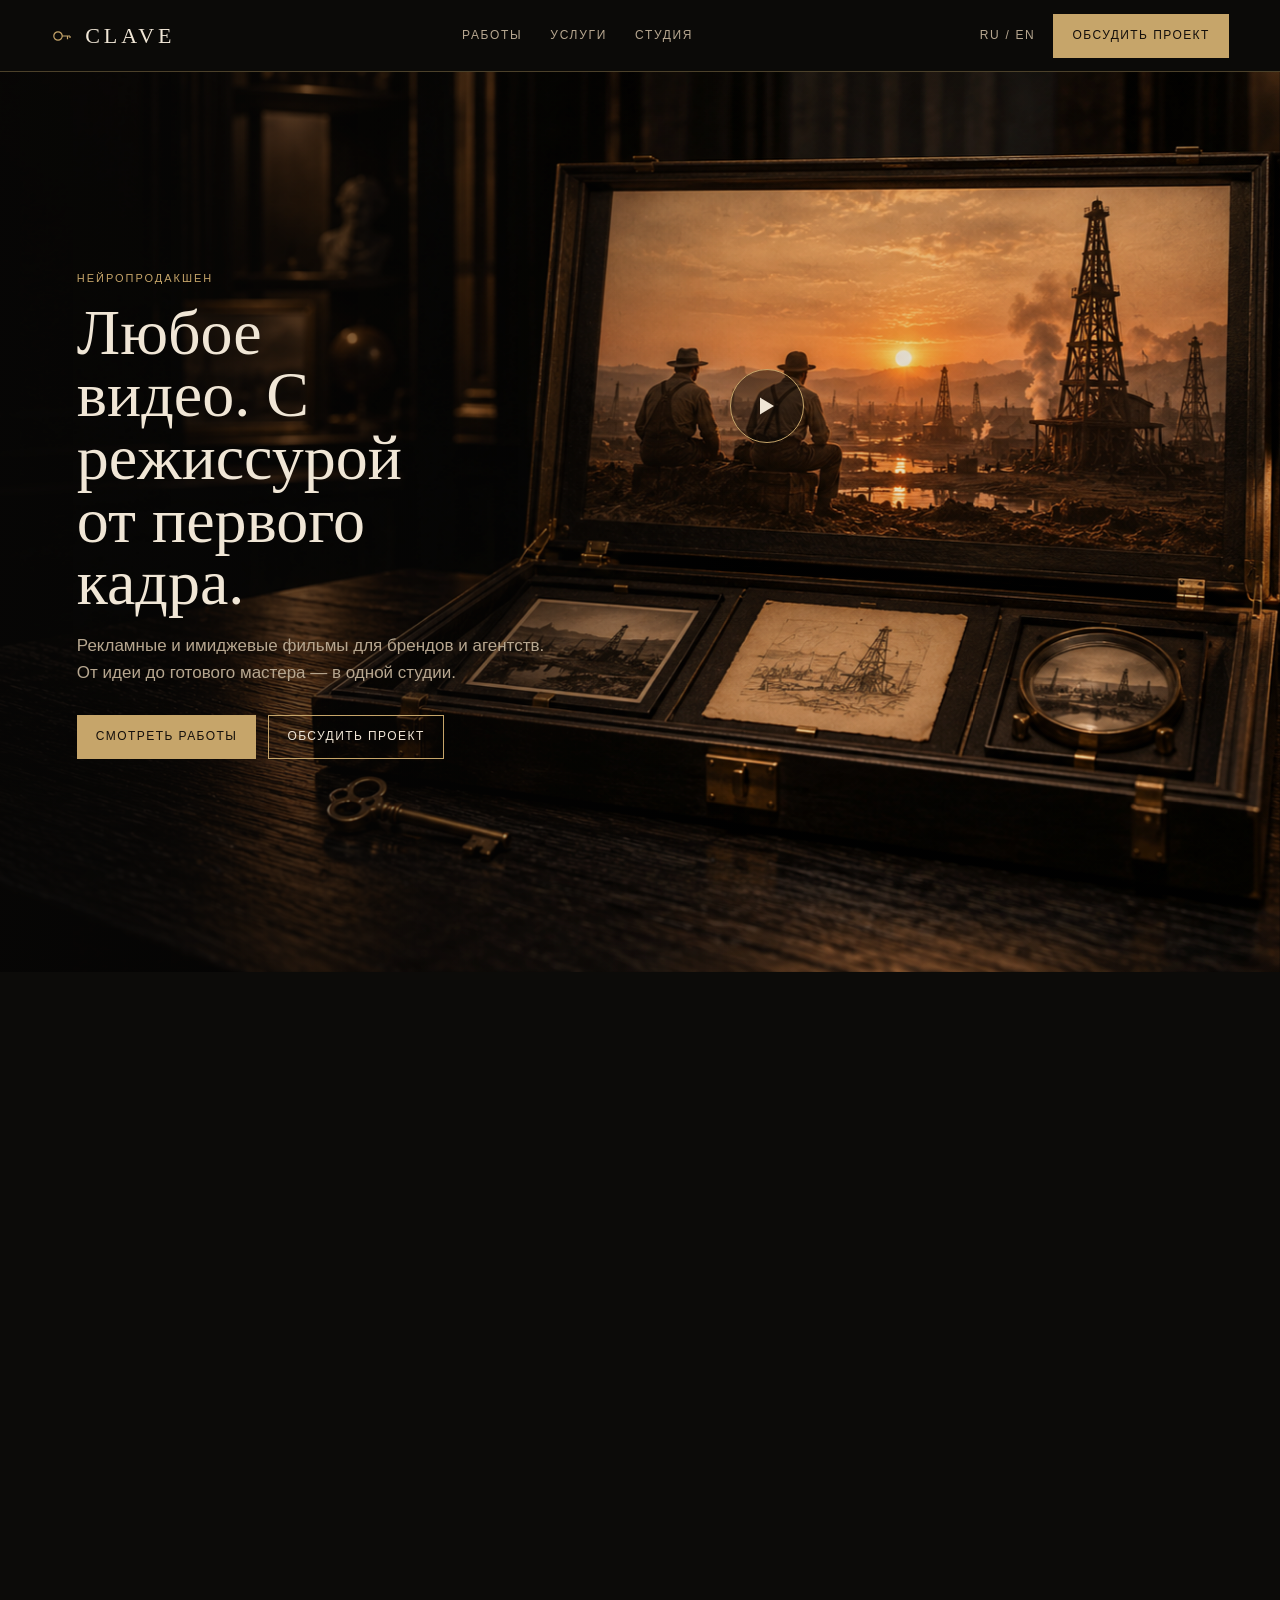
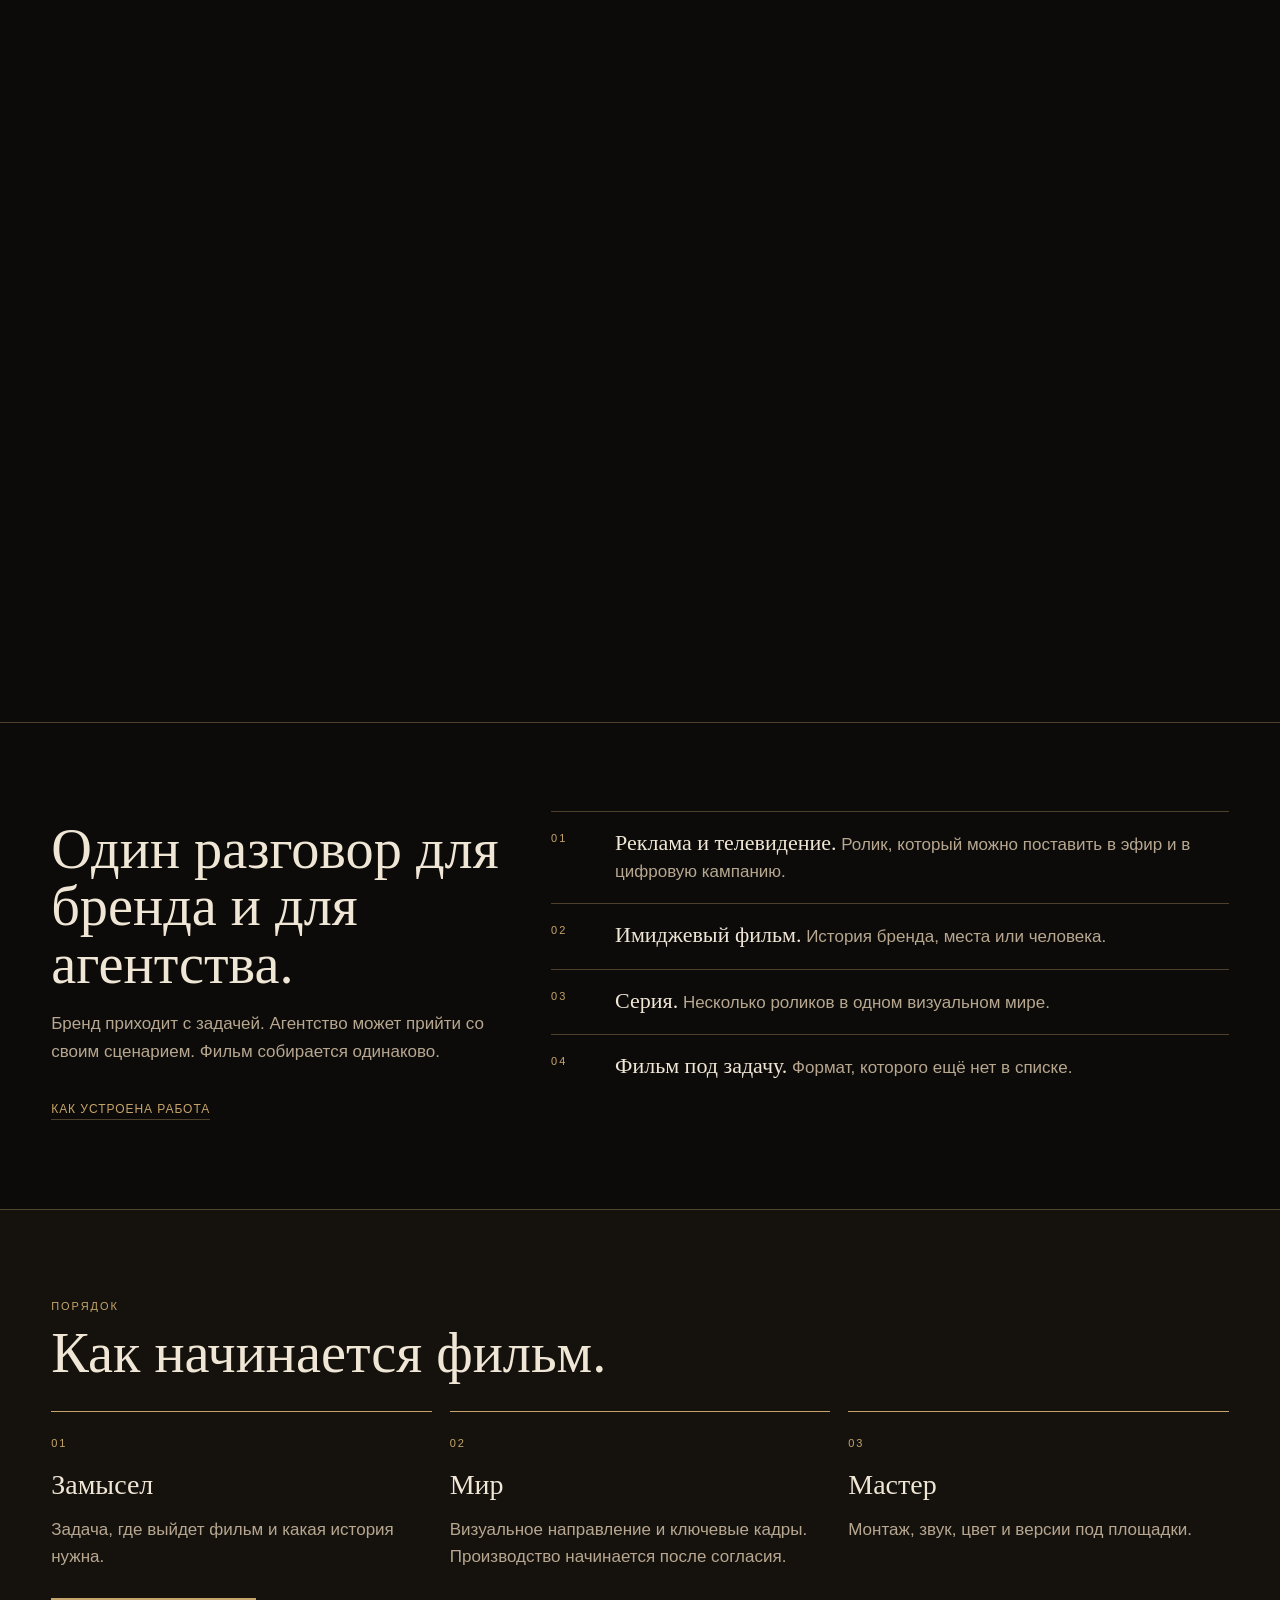
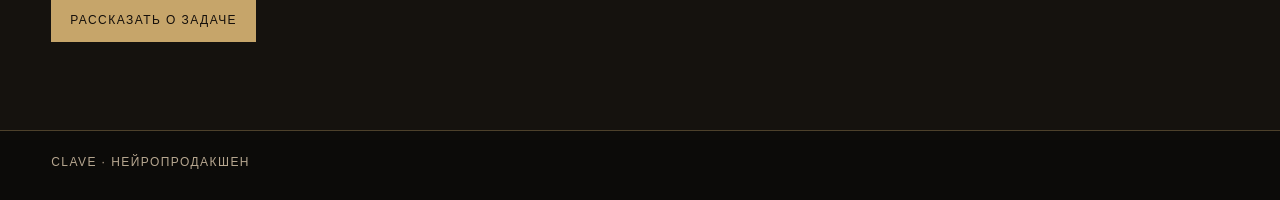
==== site/index.html @ cc7c15e1 "Replace the impro bot with the Clave site. The old bot files are removed from the current tree so th" ====
<!doctype html>
<html lang="ru">
<head>
<meta charset="utf-8">
<meta name="viewport" content="width=device-width, initial-scale=1">
<title>Clave</title>
<link rel="stylesheet" href="css/site.css">
</head>
<body>
<header class="top">
  <a class="brand" href="index.html" aria-label="Clave">
    <svg width="22" height="22" viewBox="0 0 22 22" aria-hidden="true"><circle cx="7" cy="11" r="4.2" fill="none" stroke="#c6a56a" stroke-width="1.2"/><path d="M11 11h8M16.5 11v3.2M19 11v2" fill="none" stroke="#c6a56a" stroke-width="1.2"/></svg>
    CLAVE
  </a>
  <nav class="nav">
    <a href="work.html" data-ru="Работы" data-en="Work">Работы</a>
    <a href="services.html" data-ru="Услуги" data-en="Services">Услуги</a>
    <a href="studio.html" data-ru="Студия" data-en="Studio">Студия</a>
  </nav>
  <div class="right">
    <button class="lang" id="lang" type="button">RU / EN</button>
    <a class="solid" href="contact.html" data-ru="Обсудить проект" data-en="Start a project">Обсудить проект</a>
  </div>
</header>

<main>
  <div class="journey" id="journey">
    <div class="journey-sticky">
      <div class="stage">
        <div class="turn">
          <img class="turn-hero" src="media/hero.png" alt="Открытый чёрный футляр. В крышке кадр фильма.">
          <img class="turn-hall" src="media/hall-render.png" alt="">
        </div>
      </div>
      <div class="hero-shade"></div>
      <div class="hero-copy">
        <div class="kicker" data-ru="Нейропродакшен" data-en="AI film production">Нейропродакшен</div>
        <h1 data-ru="Любое видео. С режиссурой от первого кадра." data-en="Any film. Directed from the first frame.">Любое видео. С режиссурой от первого кадра.</h1>
        <p data-ru="Рекламные и имиджевые фильмы для брендов и агентств. От идеи до готового мастера — в одной студии." data-en="Commercials and brand films for brands and agencies. From the idea to the finished master, in one studio.">Рекламные и имиджевые фильмы для брендов и агентств. От идеи до готового мастера — в одной студии.</p>
        <div class="actions">
          <a class="solid" href="work.html" data-ru="Смотреть работы" data-en="View the work">Смотреть работы</a>
          <a class="outline" href="contact.html" data-ru="Обсудить проект" data-en="Start a project">Обсудить проект</a>
        </div>
      </div>
      <button class="play" type="button" data-play aria-label="Смотреть кадр">
        <svg width="18" height="20" viewBox="0 0 18 20" aria-hidden="true"><path d="M2 1.5v17l14-8.5L2 1.5z" fill="currentColor"/></svg>
      </button>
      <div class="hall" id="gallery">
        <div class="hall-intro">
          <div class="kicker" data-ru="Избранное" data-en="Selected">Избранное</div>
          <h2 data-ru="Три мира. Одна рама." data-en="Three worlds. One frame.">Три мира. Одна рама.</h2>
          <p class="note" data-ru="Три фильма в одном зале. Нажмите раму, чтобы открыть мир." data-en="Three films in one hall. Choose a frame to enter its world.">Три фильма в одном зале. Нажмите раму, чтобы открыть мир.</p>
        </div>
        <a class="hall-hit hit-a" href="veil.html"><span>Veil</span></a>
        <a class="hall-hit hit-b" href="night-road.html"><span>Night Road</span></a>
        <a class="hall-hit hit-c" href="above-the-clouds.html"><span>Above the Clouds</span></a>
      </div>
    </div>
  </div>

  <section class="section">
    <div class="split">
      <div>
        <h2 data-ru="Один разговор для бренда и для агентства." data-en="One conversation, for a brand or an agency.">Один разговор для бренда и для агентства.</h2>
        <p class="lede" data-ru="Бренд приходит с задачей. Агентство может прийти со своим сценарием. Фильм собирается одинаково." data-en="A brand arrives with a task. An agency may arrive with its own script. The film is made the same way.">Бренд приходит с задачей. Агентство может прийти со своим сценарием. Фильм собирается одинаково.</p>
        <a class="text-link" href="services.html" data-ru="Как устроена работа" data-en="How the work is structured">Как устроена работа</a>
      </div>
      <div class="lines">
        <article class="line"><span class="num">01</span><p><strong data-ru="Реклама и телевидение." data-en="Advertising and television.">Реклама и телевидение.</strong> <span data-ru="Ролик, который можно поставить в эфир и в цифровую кампанию." data-en="A film that can run on air and in a digital campaign.">Ролик, который можно поставить в эфир и в цифровую кампанию.</span></p></article>
        <article class="line"><span class="num">02</span><p><strong data-ru="Имиджевый фильм." data-en="Brand film.">Имиджевый фильм.</strong> <span data-ru="История бренда, места или человека." data-en="A story of a brand, a place, or a person.">История бренда, места или человека.</span></p></article>
        <article class="line"><span class="num">03</span><p><strong data-ru="Серия." data-en="A series.">Серия.</strong> <span data-ru="Несколько роликов в одном визуальном мире." data-en="Several films that read as one story.">Несколько роликов в одном визуальном мире.</span></p></article>
        <article class="line"><span class="num">04</span><p><strong data-ru="Фильм под задачу." data-en="A film for the task.">Фильм под задачу.</strong> <span data-ru="Формат, которого ещё нет в списке." data-en="A format that is not on this list yet.">Формат, которого ещё нет в списке.</span></p></article>
      </div>
    </div>
  </section>

  <section class="section band">
    <div class="kicker" data-ru="Порядок" data-en="Order">Порядок</div>
    <h2 data-ru="Как начинается фильм." data-en="How a film begins.">Как начинается фильм.</h2>
    <div class="steps">
      <article class="step"><span class="num">01</span><h3 data-ru="Замысел" data-en="The idea">Замысел</h3><p data-ru="Задача, где выйдет фильм и какая история нужна." data-en="The task, where the film will be seen, and the story it needs.">Задача, где выйдет фильм и какая история нужна.</p></article>
      <article class="step"><span class="num">02</span><h3 data-ru="Мир" data-en="The world">Мир</h3><p data-ru="Визуальное направление и ключевые кадры. Производство начинается после согласия." data-en="A visual direction and key frames. Production starts after agreement.">Визуальное направление и ключевые кадры. Производство начинается после согласия.</p></article>
      <article class="step"><span class="num">03</span><h3 data-ru="Мастер" data-en="The master">Мастер</h3><p data-ru="Монтаж, звук, цвет и версии под площадки." data-en="Edit, sound, grade, and versions for each platform.">Монтаж, звук, цвет и версии под площадки.</p></article>
    </div>
    <div class="actions"><a class="solid" href="contact.html" data-ru="Рассказать о задаче" data-en="Describe the task">Рассказать о задаче</a></div>
  </section>
</main>

<footer class="foot"><span>Clave · <span data-ru="нейропродакшен" data-en="AI film production">нейропродакшен</span></span></footer>

<dialog id="player" class="player">
  <img src="media/black-gold.jpg" alt="Кадр Black Gold">
  <div class="player-bar">
    <p data-ru="Шоурил встанет в этот кадр. Сейчас здесь концепт Black Gold." data-en="The showreel will sit in this frame. For now it holds the Black Gold concept.">Шоурил встанет в этот кадр. Сейчас здесь концепт Black Gold.</p>
    <button class="outline" type="button" data-close data-ru="Закрыть" data-en="Close">Закрыть</button>
  </div>
</dialog>
<script src="js/site.js"></script>
</body>
</html>
---- site/css/site.css ----
:root {
  --bg: #0c0b09;
  --bg-2: #15120e;
  --paper: #f0e6d6;
  --muted: #b7a790;
  --brass: #c6a56a;
  --brass-dim: rgba(198, 165, 106, 0.35);
  --ink: #140f0b;
  --serif: Palatino, "Palatino Linotype", "Iowan Old Style", Georgia, serif;
  --sans: "Segoe UI", sans-serif;
  --measure: 1180px;
}
* { box-sizing: border-box; }
html { scroll-behavior: smooth; }
body {
  margin: 0;
  background: var(--bg);
  color: var(--paper);
  font: 17px/1.6 var(--sans);
}
img { max-width: 100%; display: block; }
button, input, textarea { font: inherit; color: inherit; }
a { color: inherit; text-decoration: none; }
:focus-visible { outline: 2px solid var(--brass); outline-offset: 3px; }
.sr {
  position: absolute;
  width: 1px;
  height: 1px;
  padding: 0;
  margin: -1px;
  overflow: hidden;
  clip: rect(0, 0, 0, 0);
  border: 0;
}

.top {
  position: sticky;
  top: 0;
  z-index: 20;
  display: flex;
  align-items: center;
  justify-content: space-between;
  gap: 24px;
  min-height: 72px;
  padding: 0 4vw;
  background: rgba(12, 11, 9, 0.92);
  border-bottom: 1px solid var(--brass-dim);
  backdrop-filter: blur(12px);
}
.brand {
  display: flex;
  align-items: center;
  gap: 12px;
  font: 22px/1 var(--serif);
  letter-spacing: 0.18em;
}
.brand svg { display: block; }
.nav { display: flex; gap: 28px; }
.nav a, .lang {
  color: var(--muted);
  font-size: 12px;
  letter-spacing: 0.14em;
  text-transform: uppercase;
  background: none;
  border: 0;
  padding: 0;
  cursor: pointer;
}
.nav a[aria-current="page"], .nav a:hover, .lang:hover { color: var(--paper); }
.right { display: flex; align-items: center; gap: 18px; }
.solid, .outline {
  display: inline-flex;
  align-items: center;
  justify-content: center;
  min-height: 44px;
  padding: 0 18px;
  border: 1px solid var(--brass);
  font-size: 12px;
  letter-spacing: 0.12em;
  text-transform: uppercase;
  cursor: pointer;
  background: transparent;
  color: var(--paper);
}
.solid { background: var(--brass); color: var(--ink); }
.solid:hover, .outline:hover { background: var(--paper); color: var(--ink); border-color: var(--paper); }

.journey { height: 250vh; --p: 0; }
.journey-sticky {
  position: sticky;
  top: 0;
  height: 100vh;
  overflow: hidden;
  background: #070605;
}
.stage {
  position: absolute;
  inset: 0;
  perspective: 1400px;
}
.turn {
  position: absolute;
  inset: 0;
  transform-style: preserve-3d;
  transform: translate3d(calc(var(--p) * -100%), 0, 0) rotateY(var(--yaw, 0deg));
}
.turn-hero, .turn-hall {
  position: absolute;
  top: 0;
  width: 100%;
  height: 100%;
  max-width: none;
  object-fit: cover;
}
.turn-hero { left: 0; object-position: 64% 46%; }
.turn-hall { left: calc(100% - var(--overlap, 0%)); object-position: center 40%; }
.journey .hero-shade { z-index: 2; pointer-events: none; }
.journey .hero-copy { position: absolute; z-index: 3; }
.journey .play { z-index: 4; }
.journey .hall {
  position: absolute;
  inset: 0;
  z-index: 3;
  height: 100%;
  min-height: 0;
  background: transparent;
  pointer-events: none;
}
.journey .hero-shade, .journey .hero-copy, .journey .play {
  opacity: calc(1 - min(1, var(--p) * 2.4));
}
.journey.is-left .play, .journey.is-left .hero-copy { pointer-events: none; }
.journey .hall-intro, .journey .hall-hit { opacity: calc(max(0, var(--p) - 0.58) / 0.42); }
.journey .hall-hit { pointer-events: none; }
.journey.is-open .hall-hit { pointer-events: auto; }
.hero-photo {
  position: absolute;
  inset: 0;
  width: 100%;
  height: 100%;
  max-width: none;
  object-fit: cover;
  object-position: 64% 46%;
}
.hero-shade {
  position: absolute;
  inset: 0;
  background: linear-gradient(90deg, rgba(8, 7, 6, 0.82) 0%, rgba(8, 7, 6, 0.46) 32%, rgba(8, 7, 6, 0.08) 58%);
}
.hero-copy {
  position: relative;
  z-index: 2;
  max-width: 560px;
  padding: 22vh 0 0 6vw;
}
.kicker, .num {
  color: var(--brass);
  font-size: 11px;
  letter-spacing: 0.18em;
  text-transform: uppercase;
}
h1, h2, h3 { font-family: var(--serif); font-weight: 400; letter-spacing: 0; }
.hero-copy h1 {
  margin: 14px 0 16px;
  font-size: clamp(44px, 5vw, 78px);
  line-height: 0.98;
  max-width: 11ch;
}
.hero-copy p, .lede { max-width: 38em; color: var(--muted); }
.actions { display: flex; flex-wrap: wrap; gap: 12px; margin-top: 28px; }
.play {
  position: absolute;
  z-index: 3;
  left: 57%;
  top: 33%;
  width: 74px;
  height: 74px;
  border-radius: 50%;
  border: 1px solid var(--brass);
  background: rgba(12, 11, 9, 0.42);
  color: var(--paper);
  cursor: pointer;
  display: grid;
  place-items: center;
}
.play:hover { background: rgba(198, 165, 106, 0.28); }
.hall {
  position: relative;
  height: 100vh;
  min-height: 640px;
  overflow: hidden;
  background: #0b0a08;
}
.hall-photo {
  position: absolute;
  inset: 0;
  width: 100%;
  height: 100%;
  max-width: none;
  object-fit: cover;
  object-position: center 42%;
}
.hall-intro {
  position: absolute;
  z-index: 2;
  left: 4vw;
  top: 2.5vh;
  max-width: 520px;
}
.hall-intro h2 {
  margin: 4px 0 6px;
  font-size: clamp(28px, 3vw, 44px);
  line-height: 0.98;
  text-shadow: 0 8px 24px rgba(0, 0, 0, 0.55);
}
.hall-intro .note { font-size: 14px; text-shadow: 0 4px 16px rgba(0, 0, 0, 0.6); }
.hall-hit {
  position: absolute;
  z-index: 2;
  display: flex;
  align-items: flex-end;
  padding: 16px;
  color: var(--paper);
}
.hall-hit span {
  font: 26px/1 var(--serif);
  text-shadow: 0 6px 18px rgba(0, 0, 0, 0.7);
}
.hall-hit:hover { background: rgba(240, 230, 214, 0.06); outline: 1px solid rgba(214, 176, 112, 0.8); }
.hit-a { left: 7%; top: 17%; width: 26%; height: 46%; }
.hit-b { left: 34%; top: 15%; width: 30%; height: 49%; }
.hit-c { left: 66%; top: 14%; width: 28%; height: 51%; }
.hall-intro { max-width: 720px; margin-bottom: 3vh; }
.hall-intro h2 { margin: 8px 0 10px; font-size: clamp(36px, 4vw, 58px); line-height: 1; }
.hall-room {
  display: grid;
  grid-template-columns: 0.86fr 1.08fr 0.9fr;
  gap: 2vw;
  align-items: end;
}
.hall-frame {
  position: relative;
  display: block;
  height: 62vh;
  overflow: hidden;
  color: var(--paper);
  background: #120f0c;
  border: 1px solid rgba(214, 176, 112, 0.92);
  box-shadow: 0 18px 50px rgba(0, 0, 0, 0.45), 0 0 36px rgba(190, 130, 60, 0.18);
  -webkit-box-reflect: below 2px linear-gradient(transparent 45%, rgba(0, 0, 0, 0.72));
}
.hall.will-enter .hall-frame {
  opacity: 0;
  transform: translateY(56px);
}
.hall-frame.is-center { height: 68vh; }
.hall.will-enter.is-in .hall-frame {
  opacity: 1;
  transform: none;
  transition: opacity 0.9s ease, transform 1s ease, border-color 0.4s ease, box-shadow 0.4s ease;
}
.hall.will-enter.is-in .hall-frame:nth-child(2) { transition-delay: 0.14s; }
.hall.will-enter.is-in .hall-frame:nth-child(3) { transition-delay: 0.28s; }
.hall-frame img {
  width: 100%;
  height: 100%;
  object-fit: cover;
  transform: scale(1.04);
  transition: transform 1s ease, filter 0.5s ease;
}
.hall-frame .cap {
  position: absolute;
  left: 0;
  right: 0;
  bottom: 0;
  padding: 56px 18px 18px;
  background: linear-gradient(transparent, rgba(6, 5, 4, 0.88));
}
.hall-frame strong { display: block; margin-top: 4px; font: 30px/1.05 var(--serif); font-weight: 400; }
.hall-frame em { font-style: normal; color: var(--muted); font-size: 14px; }
.hall-frame:hover {
  border-color: #f0d7a4;
  box-shadow: 0 0 48px rgba(214, 160, 80, 0.32), inset 0 0 0 10px rgba(10, 8, 6, 0.28);
}
.hall-frame:hover img { transform: scale(1.08); filter: brightness(1.08); }
.hall-floor {
  height: 16vh;
  margin-top: 0;
  background: linear-gradient(to bottom, rgba(214, 176, 112, 0.14), rgba(12, 11, 9, 0) 72%);
  pointer-events: none;
}

.section { padding: 88px 4vw; border-top: 1px solid var(--brass-dim); }
.section-head {
  display: flex;
  justify-content: space-between;
  align-items: flex-end;
  gap: 32px;
  margin-bottom: 32px;
}
.section h2, .page-title {
  margin: 10px 0 0;
  font-size: clamp(36px, 4.4vw, 64px);
  line-height: 1.02;
}
.note { max-width: 34em; color: var(--muted); margin: 0; }
.frames { display: grid; grid-template-columns: repeat(3, 1fr); gap: 14px; }
.frame {
  position: relative;
  display: block;
  aspect-ratio: 4 / 5;
  overflow: hidden;
  background: #1a1612;
  border: 1px solid var(--brass-dim);
  color: var(--paper);
}
.frame img {
  width: 100%;
  height: 100%;
  object-fit: cover;
  transition: transform 0.45s ease, filter 0.45s ease;
}
.frame figcaption, .frame span.cap {
  position: absolute;
  left: 0;
  right: 0;
  bottom: 0;
  padding: 48px 18px 18px;
  background: linear-gradient(transparent, rgba(8, 7, 6, 0.92));
}
.frame strong { display: block; font: 28px/1.1 var(--serif); font-weight: 400; margin-top: 6px; }
.frame em { font-style: normal; color: var(--muted); font-size: 14px; }
.frame:hover { border-color: var(--brass); }
.frame:hover img { transform: scale(1.035); filter: brightness(1.06); }

.split { display: grid; grid-template-columns: 0.8fr 1.2fr; gap: 48px; align-items: start; }
.lines { display: grid; gap: 0; }
.line {
  display: grid;
  grid-template-columns: 52px 1fr;
  gap: 12px;
  padding: 18px 0;
  border-top: 1px solid var(--brass-dim);
}
.line p { margin: 0; color: var(--muted); }
.line strong { font: 22px/1.2 var(--serif); font-weight: 400; color: var(--paper); }
.text-link {
  display: inline-block;
  margin-top: 18px;
  color: var(--brass);
  letter-spacing: 0.08em;
  text-transform: uppercase;
  font-size: 12px;
  border-bottom: 1px solid var(--brass-dim);
}

.band { background: var(--bg-2); }
.steps { display: grid; grid-template-columns: repeat(3, 1fr); gap: 18px; margin-top: 28px; }
.step { border-top: 1px solid var(--brass); padding-top: 16px; }
.step h3 { margin: 8px 0; font-size: 28px; }
.step p { margin: 0; color: var(--muted); }

.page { padding: 72px 4vw 40px; }
.page-head { display: flex; justify-content: space-between; align-items: flex-end; gap: 24px; margin-bottom: 28px; }

.film {
  position: relative;
  margin: 0 4vw 10px;
  min-height: 68vh;
  background: #070605 center/cover no-repeat;
  display: flex;
  align-items: flex-end;
}
.film:after {
  content: "";
  position: absolute;
  inset: 0;
  background: linear-gradient(transparent 40%, rgba(8, 7, 6, 0.92));
}
.film-copy { position: relative; z-index: 1; padding: 36px; max-width: 740px; }
.film h1 { margin: 8px 0; font-size: clamp(48px, 6vw, 88px); line-height: 0.95; }
.columns { display: grid; grid-template-columns: 1fr 1fr; gap: 48px; }
.columns h2 { font-size: 22px; margin: 0 0 8px; }
.columns p { margin: 0 0 22px; color: var(--muted); }
.next {
  display: block;
  margin-top: 10px;
  padding-top: 22px;
  border-top: 1px solid var(--brass-dim);
  letter-spacing: 0.08em;
  text-transform: uppercase;
  font-size: 12px;
  color: var(--brass);
}
.next strong { font: 28px/1 var(--serif); letter-spacing: 0; text-transform: none; display: block; margin-top: 6px; }

.services { display: grid; grid-template-columns: 1fr 1fr; gap: 14px; }
.card {
  border: 1px solid var(--brass-dim);
  padding: 22px;
  min-height: 180px;
}
.card h2, .card h3 { margin: 10px 0; font-size: 30px; }
.card p, .fine { color: var(--muted); }
.fine { max-width: 46em; }

.studio { display: grid; grid-template-columns: 0.9fr 1.1fr; gap: 40px; align-items: end; }
.key { margin-top: 28px; opacity: 0.9; }

.contact { display: grid; grid-template-columns: 0.85fr 1.15fr; gap: 48px; }
label { display: block; margin-bottom: 14px; }
label span {
  display: block;
  margin-bottom: 6px;
  color: var(--brass);
  font-size: 11px;
  letter-spacing: 0.14em;
  text-transform: uppercase;
}
input, textarea {
  width: 100%;
  background: transparent;
  border: 1px solid var(--brass-dim);
  padding: 12px 14px;
}
textarea { min-height: 140px; resize: vertical; }
.form-error, .pending { color: var(--brass); }
.sent { font: 42px/1.15 var(--serif); margin: 0; }
.form-actions { display: flex; flex-wrap: wrap; gap: 12px; margin-top: 8px; }

.foot {
  display: flex;
  justify-content: space-between;
  gap: 16px;
  padding: 22px 4vw 28px;
  color: var(--muted);
  font-size: 12px;
  letter-spacing: 0.12em;
  text-transform: uppercase;
  border-top: 1px solid var(--brass-dim);
}

dialog {
  width: min(960px, calc(100% - 32px));
  padding: 0;
  border: 1px solid var(--brass);
  background: #0c0b09;
  color: var(--paper);
}
dialog::backdrop { background: rgba(0, 0, 0, 0.72); }
.player img { width: 100%; max-height: 72vh; object-fit: cover; }
.player-bar {
  display: flex;
  justify-content: space-between;
  gap: 16px;
  align-items: center;
  padding: 14px 16px 16px;
}
.player-bar p { margin: 0; color: var(--muted); font-size: 14px; }

@media (max-width: 860px) {
  .top { flex-wrap: wrap; padding: 12px 4vw; }
  .nav { order: 3; width: 100%; justify-content: space-between; }
  .hero-full, .split, .steps, .columns, .services, .studio, .contact, .section-head, .page-head, .frames, .hall-room {
    grid-template-columns: 1fr;
  }
  .journey { height: auto; }
  .journey-sticky { position: relative; height: auto; overflow: visible; }
  .stage { position: relative; height: auto; perspective: none; }
  .turn { position: relative; height: auto; transform: none; }
  .turn-hero, .turn-hall { position: relative; display: block; height: 100vh; transform: none; left: auto; }
  .journey .hero-shade, .journey .hero-copy, .journey .play { top: 0; height: 100vh; bottom: auto; opacity: 1; }
  .journey .hall { top: 100vh; height: 100vh; inset: auto; left: 0; right: 0; }
  .journey .hall-intro, .journey .hall-hit { opacity: 1; }
  .journey .hall-hit { pointer-events: auto; }
  .hero-copy { padding: 18vh 6vw 8vh; }
  .play { width: 54px; height: 54px; left: 62%; top: 42%; }
  .hall { padding-top: 10vh; }
  .hall-frame, .hall-frame.is-center { height: auto; aspect-ratio: 4 / 5; -webkit-box-reflect: none; }
  .section, .page { padding-left: 5vw; padding-right: 5vw; }
  .film { margin: 0 5vw 10px; min-height: 62vh; }
  .right .solid { display: none; }
}
@media (prefers-reduced-motion: reduce) {
  html { scroll-behavior: auto; }
  .frame img, .hall-frame, .hall-frame img { transition: none; }
  .hall-frame { opacity: 1; transform: none; }
  .journey { height: auto; }
  .journey-sticky { position: relative; height: auto; overflow: visible; }
  .stage { position: relative; height: auto; perspective: none; }
  .turn { position: relative; height: auto; transform: none; }
  .turn-hero, .turn-hall { position: relative; display: block; height: 100vh; transform: none; left: auto; }
  .journey .hero-shade, .journey .hero-copy, .journey .play { top: 0; height: 100vh; bottom: auto; opacity: 1; }
  .journey .hall { top: 100vh; height: 100vh; inset: auto; left: 0; right: 0; }
  .journey .hall-intro, .journey .hall-hit { opacity: 1; }
  .journey .hall-hit { pointer-events: auto; }
}
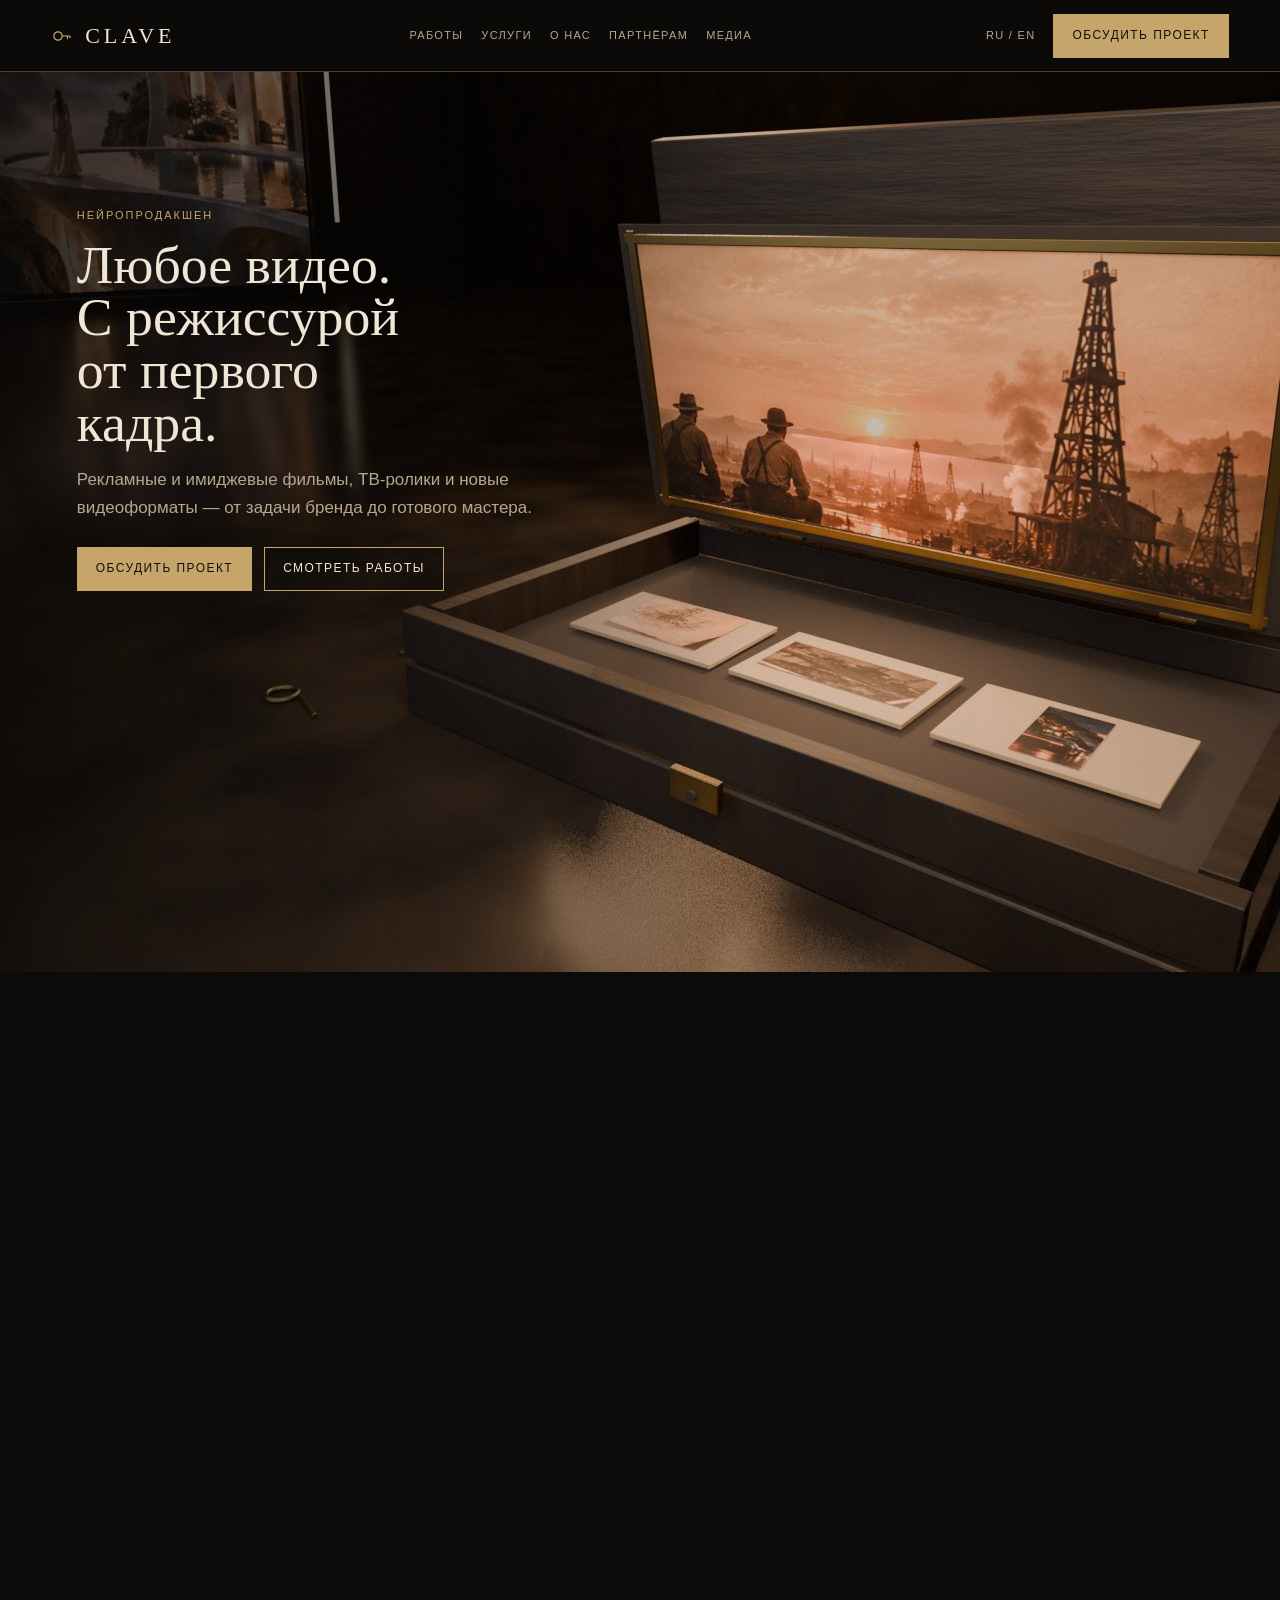
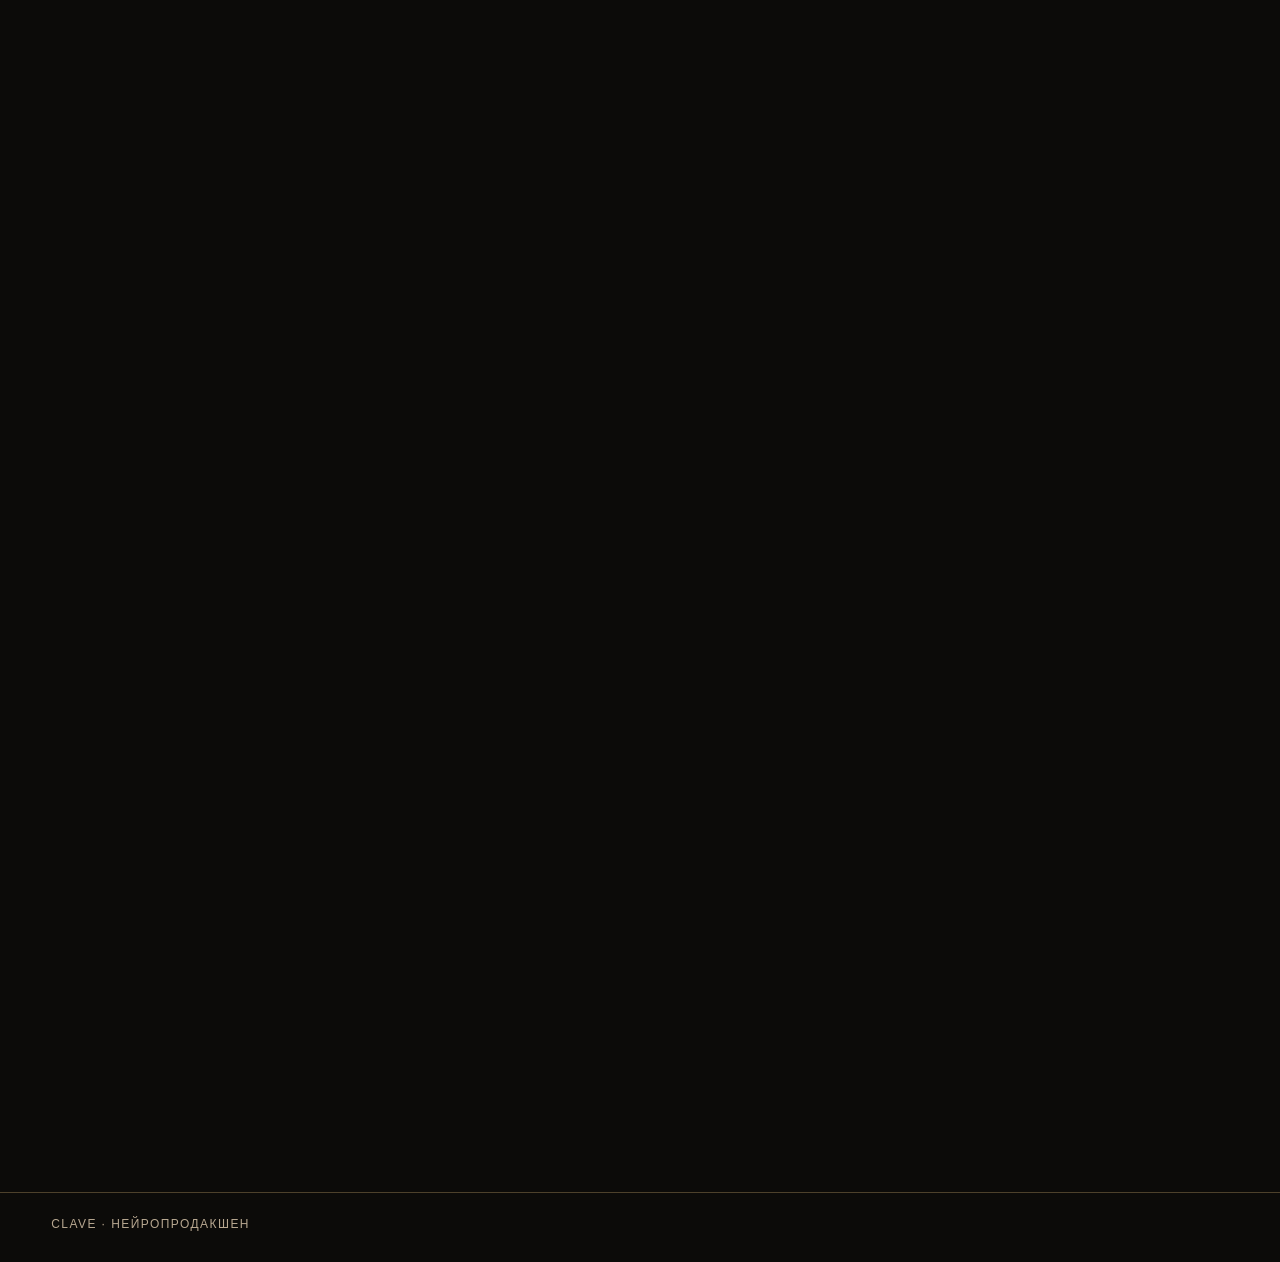
==== commit ec565de7: "Update the Clave site with the camera path through the hall. The gallery, table, quiet wall, and clo" ====
--- a/site/index.html
+++ b/site/index.html
@@ -15,7 +15,9 @@
   <nav class="nav">
     <a href="work.html" data-ru="Работы" data-en="Work">Работы</a>
     <a href="services.html" data-ru="Услуги" data-en="Services">Услуги</a>
-    <a href="studio.html" data-ru="Студия" data-en="Studio">Студия</a>
+    <a href="studio.html" data-ru="О нас" data-en="About">О нас</a>
+    <a href="partners.html" data-ru="Партнёрам" data-en="Partners">Партнёрам</a>
+    <a href="media.html" data-ru="Медиа" data-en="Media">Медиа</a>
   </nav>
   <div class="right">
     <button class="lang" id="lang" type="button">RU / EN</button>
@@ -27,74 +29,70 @@
   <div class="journey" id="journey">
     <div class="journey-sticky">
       <div class="stage">
-        <div class="turn">
-          <img class="turn-hero" src="media/hero.png" alt="Открытый чёрный футляр. В крышке кадр фильма.">
-          <img class="turn-hall" src="media/hall-render.png" alt="">
+        <div class="fit">
+          <img id="journey-frame" class="turn-hero" src="media/journey-v2/frame-01.jpg" alt="Открытый футляр Clave с визуальными историями внутри.">
+          <img class="turn-hall" src="media/journey-v2/frame-24.jpg" alt="">
+          <img class="plate plate-a" alt="" src="media/art-left.jpg">
+          <img class="plate plate-b" alt="" src="media/art-mid.jpg">
+          <img class="plate plate-c" alt="" src="media/art-right.jpg">
+          <a class="hall-hit hit-a" href="veil.html"><span data-ru="Veil" data-en="Veil">Veil</span></a>
+          <a class="hall-hit hit-b" href="night-road.html"><span data-ru="Night Road" data-en="Night Road">Night Road</span></a>
+          <a class="hall-hit hit-c" href="above-the-clouds.html"><span data-ru="Above the Clouds" data-en="Above the Clouds">Above the Clouds</span></a>
+          <button class="hall-next" type="button" data-hall-next aria-label="Следующие работы">
+            <svg width="28" height="78" viewBox="0 0 28 78" aria-hidden="true"><path d="M6 6 L20 39 L6 72" fill="none" stroke="currentColor" stroke-width="1.25"/></svg>
+          </button>
         </div>
+      </div>
+      <div class="beat beat-table">
+        <div class="kicker" data-ru="Подход" data-en="Approach">Подход</div>
+        <h2 data-ru="Сначала решение, потом кадр." data-en="The decision comes before the frame.">Сначала решение, потом кадр.</h2>
+        <p class="beat-lede" data-ru="Собираем фильм вокруг задачи бренда — от первого решения до готовых версий для площадок." data-en="We build the film around the brand’s goal — from the first decision to final platform-ready versions.">Собираем фильм вокруг задачи бренда — от первого решения до готовых версий для площадок.</p>
+        <div class="journey-steps">
+          <article><span>01</span><strong data-ru="Замысел" data-en="The idea">Замысел</strong><p data-ru="Цель, аудитория и формат будущего фильма." data-en="The goal, audience and format of the film.">Цель, аудитория и формат будущего фильма.</p></article>
+          <article><span>02</span><strong data-ru="Визуальный мир" data-en="The visual world">Визуальный мир</strong><p data-ru="Режиссура, образ и ключевые кадры." data-en="Direction, visual language and key frames.">Режиссура, образ и ключевые кадры.</p></article>
+          <article><span>03</span><strong data-ru="Готовый фильм" data-en="The finished film">Готовый фильм</strong><p data-ru="Генерация, монтаж, звук и версии под задачу." data-en="Generation, edit, sound and versions for each placement.">Генерация, монтаж, звук и версии под задачу.</p></article>
+        </div>
+      </div>
+      <div class="beat beat-hall">
+        <div class="kicker" data-ru="О нас" data-en="About">О нас</div>
+        <h2 data-ru="Создано нейросетями. Срежиссировано людьми." data-en="Made with AI. Directed by people.">Создано нейросетями. Срежиссировано людьми.</h2>
+        <p class="beat-lede" data-ru="Нейросети расширяют визуальный язык. Люди отвечают за идею, драматургию и цельность каждого кадра." data-en="AI expands the visual language. People are responsible for the idea, the story and the integrity of every frame.">Нейросети расширяют визуальный язык. Люди отвечают за идею, драматургию и цельность каждого кадра.</p>
+        <div class="direction-note"><span data-ru="ЧЕЛОВЕЧЕСКОЕ РЕШЕНИЕ" data-en="HUMAN DIRECTION">ЧЕЛОВЕЧЕСКОЕ РЕШЕНИЕ</span><strong data-ru="Технология создаёт возможности. Режиссура выбирает точное." data-en="Technology opens possibilities. Direction chooses what is right.">Технология создаёт возможности. Режиссура выбирает точное.</strong></div>
+      </div>
+      <div class="beat beat-case">
+        <div class="kicker" data-ru="Разговор" data-en="A conversation">Разговор</div>
+        <h2 data-ru="Есть задача для видео?" data-en="Have a film in mind?">Есть задача для видео?</h2>
+        <p class="beat-lede" data-ru="Расскажите, что нужно бренду или агентству. Предложим формат, историю и путь производства." data-en="Tell us what your brand or agency needs. We’ll suggest a format, a story and a production approach.">Расскажите, что нужно бренду или агентству. Предложим формат, историю и путь производства.</p>
+        <div class="actions"><a class="solid" href="contact.html" data-ru="Обсудить работу" data-en="Discuss the work">Обсудить работу</a></div>
       </div>
       <div class="hero-shade"></div>
       <div class="hero-copy">
         <div class="kicker" data-ru="Нейропродакшен" data-en="AI film production">Нейропродакшен</div>
         <h1 data-ru="Любое видео. С режиссурой от первого кадра." data-en="Any film. Directed from the first frame.">Любое видео. С режиссурой от первого кадра.</h1>
-        <p data-ru="Рекламные и имиджевые фильмы для брендов и агентств. От идеи до готового мастера — в одной студии." data-en="Commercials and brand films for brands and agencies. From the idea to the finished master, in one studio.">Рекламные и имиджевые фильмы для брендов и агентств. От идеи до готового мастера — в одной студии.</p>
-        <div class="actions">
-          <a class="solid" href="work.html" data-ru="Смотреть работы" data-en="View the work">Смотреть работы</a>
-          <a class="outline" href="contact.html" data-ru="Обсудить проект" data-en="Start a project">Обсудить проект</a>
-        </div>
+        <p data-ru="Рекламные и имиджевые фильмы, ТВ-ролики и новые видеоформаты — от задачи бренда до готового мастера." data-en="Brand films, commercials and new video formats — from the brief to the finished master.">Рекламные и имиджевые фильмы, ТВ-ролики и новые видеоформаты — от задачи бренда до готового мастера.</p>
+        <div class="actions hero-actions"><a class="solid" href="contact.html" data-ru="Обсудить проект" data-en="Start a project">Обсудить проект</a><a class="outline" href="#gallery" data-ru="Смотреть работы" data-en="Explore our work">Смотреть работы</a></div>
       </div>
-      <button class="play" type="button" data-play aria-label="Смотреть кадр">
-        <svg width="18" height="20" viewBox="0 0 18 20" aria-hidden="true"><path d="M2 1.5v17l14-8.5L2 1.5z" fill="currentColor"/></svg>
-      </button>
       <div class="hall" id="gallery">
         <div class="hall-intro">
           <div class="kicker" data-ru="Избранное" data-en="Selected">Избранное</div>
           <h2 data-ru="Три мира. Одна рама." data-en="Three worlds. One frame.">Три мира. Одна рама.</h2>
-          <p class="note" data-ru="Три фильма в одном зале. Нажмите раму, чтобы открыть мир." data-en="Three films in one hall. Choose a frame to enter its world.">Три фильма в одном зале. Нажмите раму, чтобы открыть мир.</p>
+          <p class="note" data-ru="Каждая история начинается с задачи — и получает собственный визуальный язык." data-en="Every story starts with a brief — and gets its own visual language.">Каждая история начинается с задачи — и получает собственный визуальный язык.</p>
+          <nav class="hall-links">
+            <a href="veil.html">Veil</a>
+            <a href="night-road.html">Night Road</a>
+            <a href="above-the-clouds.html">Above the Clouds</a>
+            <a href="black-gold.html">Black Gold</a>
+          </nav>
+          <a class="all-work" href="work.html" data-ru="Все работы" data-en="All work">Все работы</a>
         </div>
-        <a class="hall-hit hit-a" href="veil.html"><span>Veil</span></a>
-        <a class="hall-hit hit-b" href="night-road.html"><span>Night Road</span></a>
-        <a class="hall-hit hit-c" href="above-the-clouds.html"><span>Above the Clouds</span></a>
       </div>
     </div>
   </div>
 
-  <section class="section">
-    <div class="split">
-      <div>
-        <h2 data-ru="Один разговор для бренда и для агентства." data-en="One conversation, for a brand or an agency.">Один разговор для бренда и для агентства.</h2>
-        <p class="lede" data-ru="Бренд приходит с задачей. Агентство может прийти со своим сценарием. Фильм собирается одинаково." data-en="A brand arrives with a task. An agency may arrive with its own script. The film is made the same way.">Бренд приходит с задачей. Агентство может прийти со своим сценарием. Фильм собирается одинаково.</p>
-        <a class="text-link" href="services.html" data-ru="Как устроена работа" data-en="How the work is structured">Как устроена работа</a>
-      </div>
-      <div class="lines">
-        <article class="line"><span class="num">01</span><p><strong data-ru="Реклама и телевидение." data-en="Advertising and television.">Реклама и телевидение.</strong> <span data-ru="Ролик, который можно поставить в эфир и в цифровую кампанию." data-en="A film that can run on air and in a digital campaign.">Ролик, который можно поставить в эфир и в цифровую кампанию.</span></p></article>
-        <article class="line"><span class="num">02</span><p><strong data-ru="Имиджевый фильм." data-en="Brand film.">Имиджевый фильм.</strong> <span data-ru="История бренда, места или человека." data-en="A story of a brand, a place, or a person.">История бренда, места или человека.</span></p></article>
-        <article class="line"><span class="num">03</span><p><strong data-ru="Серия." data-en="A series.">Серия.</strong> <span data-ru="Несколько роликов в одном визуальном мире." data-en="Several films that read as one story.">Несколько роликов в одном визуальном мире.</span></p></article>
-        <article class="line"><span class="num">04</span><p><strong data-ru="Фильм под задачу." data-en="A film for the task.">Фильм под задачу.</strong> <span data-ru="Формат, которого ещё нет в списке." data-en="A format that is not on this list yet.">Формат, которого ещё нет в списке.</span></p></article>
-      </div>
-    </div>
-  </section>
-
-  <section class="section band">
-    <div class="kicker" data-ru="Порядок" data-en="Order">Порядок</div>
-    <h2 data-ru="Как начинается фильм." data-en="How a film begins.">Как начинается фильм.</h2>
-    <div class="steps">
-      <article class="step"><span class="num">01</span><h3 data-ru="Замысел" data-en="The idea">Замысел</h3><p data-ru="Задача, где выйдет фильм и какая история нужна." data-en="The task, where the film will be seen, and the story it needs.">Задача, где выйдет фильм и какая история нужна.</p></article>
-      <article class="step"><span class="num">02</span><h3 data-ru="Мир" data-en="The world">Мир</h3><p data-ru="Визуальное направление и ключевые кадры. Производство начинается после согласия." data-en="A visual direction and key frames. Production starts after agreement.">Визуальное направление и ключевые кадры. Производство начинается после согласия.</p></article>
-      <article class="step"><span class="num">03</span><h3 data-ru="Мастер" data-en="The master">Мастер</h3><p data-ru="Монтаж, звук, цвет и версии под площадки." data-en="Edit, sound, grade, and versions for each platform.">Монтаж, звук, цвет и версии под площадки.</p></article>
-    </div>
-    <div class="actions"><a class="solid" href="contact.html" data-ru="Рассказать о задаче" data-en="Describe the task">Рассказать о задаче</a></div>
-  </section>
 </main>
 
 <footer class="foot"><span>Clave · <span data-ru="нейропродакшен" data-en="AI film production">нейропродакшен</span></span></footer>
 
-<dialog id="player" class="player">
-  <img src="media/black-gold.jpg" alt="Кадр Black Gold">
-  <div class="player-bar">
-    <p data-ru="Шоурил встанет в этот кадр. Сейчас здесь концепт Black Gold." data-en="The showreel will sit in this frame. For now it holds the Black Gold concept.">Шоурил встанет в этот кадр. Сейчас здесь концепт Black Gold.</p>
-    <button class="outline" type="button" data-close data-ru="Закрыть" data-en="Close">Закрыть</button>
-  </div>
-</dialog>
 <script src="js/site.js"></script>
 </body>
 </html>
--- a/site/css/site.css
+++ b/site/css/site.css
@@ -55,11 +55,11 @@
   letter-spacing: 0.18em;
 }
 .brand svg { display: block; }
-.nav { display: flex; gap: 28px; }
+.nav { display: flex; gap: 18px; }
 .nav a, .lang {
   color: var(--muted);
-  font-size: 12px;
-  letter-spacing: 0.14em;
+  font-size: 11px;
+  letter-spacing: 0.12em;
   text-transform: uppercase;
   background: none;
   border: 0;
@@ -85,7 +85,7 @@
 .solid { background: var(--brass); color: var(--ink); }
 .solid:hover, .outline:hover { background: var(--paper); color: var(--ink); border-color: var(--paper); }
 
-.journey { height: 250vh; --p: 0; }
+.journey { height: 480vh; --p: 0; }
 .journey-sticky {
   position: sticky;
   top: 0;
@@ -93,27 +93,24 @@
   overflow: hidden;
   background: #070605;
 }
-.stage {
+.stage { position: absolute; inset: 0; overflow: hidden; }
+.fit {
+  position: absolute;
+  top: 0;
+  left: 50%;
+  height: 100%;
+  aspect-ratio: 16 / 9;
+  transform: translateX(-50%);
+}
+.turn-hero, .turn-hall {
   position: absolute;
   inset: 0;
-  perspective: 1400px;
-}
-.turn {
-  position: absolute;
-  inset: 0;
-  transform-style: preserve-3d;
-  transform: translate3d(calc(var(--p) * -100%), 0, 0) rotateY(var(--yaw, 0deg));
-}
-.turn-hero, .turn-hall {
-  position: absolute;
-  top: 0;
   width: 100%;
   height: 100%;
   max-width: none;
-  object-fit: cover;
-}
-.turn-hero { left: 0; object-position: 64% 46%; }
-.turn-hall { left: calc(100% - var(--overlap, 0%)); object-position: center 40%; }
+  object-fit: fill;
+}
+.turn-hall { display: none; }
 .journey .hero-shade { z-index: 2; pointer-events: none; }
 .journey .hero-copy { position: absolute; z-index: 3; }
 .journey .play { z-index: 4; }
@@ -127,12 +124,14 @@
   pointer-events: none;
 }
 .journey .hero-shade, .journey .hero-copy, .journey .play {
-  opacity: calc(1 - min(1, var(--p) * 2.4));
+  opacity: calc(1 - min(1, var(--p) / 0.24));
 }
 .journey.is-left .play, .journey.is-left .hero-copy { pointer-events: none; }
-.journey .hall-intro, .journey .hall-hit { opacity: calc(max(0, var(--p) - 0.58) / 0.42); }
-.journey .hall-hit { pointer-events: none; }
-.journey.is-open .hall-hit { pointer-events: auto; }
+.journey .hall-intro, .journey .hall-hit, .journey .hall-next {
+  opacity: calc(min(1, max(0, (var(--p) - 0.34) / 0.07)) * min(1, max(0, (0.56 - var(--p)) / 0.07)));
+}
+.journey .hall-hit, .journey .hall-next { pointer-events: none; }
+.journey.is-open .hall-hit, .journey.is-open .hall-next { pointer-events: auto; }
 .hero-photo {
   position: absolute;
   inset: 0;
@@ -151,8 +150,22 @@
   position: relative;
   z-index: 2;
   max-width: 560px;
-  padding: 22vh 0 0 6vw;
-}
+  padding: 14vh 0 0 6vw;
+}
+.doors { margin-top: 28px; max-width: 520px; border-top: 1px solid var(--brass-dim); }
+.doors a {
+  display: grid;
+  grid-template-columns: 2.4em 7.2em 1fr;
+  gap: 8px;
+  align-items: baseline;
+  padding: 9px 0;
+  border-bottom: 1px solid var(--brass-dim);
+}
+.doors span, .doors em { font-style: normal; font-size: 12px; letter-spacing: 0.08em; }
+.doors span { color: var(--brass); letter-spacing: 0.14em; }
+.doors strong { font: 18px/1.2 var(--serif); font-weight: 400; }
+.doors em { color: var(--muted); }
+.doors a:hover strong { color: var(--brass); }
 .kicker, .num {
   color: var(--brass);
   font-size: 11px;
@@ -161,18 +174,19 @@
 }
 h1, h2, h3 { font-family: var(--serif); font-weight: 400; letter-spacing: 0; }
 .hero-copy h1 {
-  margin: 14px 0 16px;
-  font-size: clamp(44px, 5vw, 78px);
+  margin: 14px 0 12px;
+  font-size: clamp(36px, 4.2vw, 58px);
   line-height: 0.98;
-  max-width: 11ch;
+  max-width: 12ch;
 }
 .hero-copy p, .lede { max-width: 38em; color: var(--muted); }
 .actions { display: flex; flex-wrap: wrap; gap: 12px; margin-top: 28px; }
 .play {
   position: absolute;
   z-index: 3;
-  left: 57%;
-  top: 33%;
+  left: 50%;
+  top: 40%;
+  transform: translate(-50%, -50%);
   width: 74px;
   height: 74px;
   border-radius: 50%;
@@ -221,15 +235,45 @@
   align-items: flex-end;
   padding: 16px;
   color: var(--paper);
-}
+  overflow: hidden;
+}
+.plate {
+  position: absolute;
+  z-index: 1;
+  object-fit: cover;
+  opacity: 0;
+  pointer-events: none;
+  transition: opacity 0.45s ease;
+}
+.journey.is-paged .plate { opacity: 1; }
+.plate-a { left: 14%; top: 25.1%; width: 19%; height: 42%; }
+.plate-b { left: 37.4%; top: 22.7%; width: 20.4%; height: 49.7%; }
+.plate-c { left: 61.3%; top: 22.7%; width: 17.7%; height: 48.9%; }
+.hall-hit span { position: relative; z-index: 1; }
+.hall-next {
+  position: absolute;
+  z-index: 4;
+  left: 82.5%;
+  top: 36%;
+  width: 44px;
+  height: 92px;
+  padding: 0;
+  border: 0;
+  background: transparent;
+  color: rgba(198, 165, 106, 0.78);
+  cursor: pointer;
+  filter: drop-shadow(0 8px 14px rgba(0, 0, 0, 0.65));
+}
+.hall-next:hover { color: var(--paper); }
+.hall-links { display: none; }
 .hall-hit span {
   font: 26px/1 var(--serif);
   text-shadow: 0 6px 18px rgba(0, 0, 0, 0.7);
 }
 .hall-hit:hover { background: rgba(240, 230, 214, 0.06); outline: 1px solid rgba(214, 176, 112, 0.8); }
-.hit-a { left: 7%; top: 17%; width: 26%; height: 46%; }
-.hit-b { left: 34%; top: 15%; width: 30%; height: 49%; }
-.hit-c { left: 66%; top: 14%; width: 28%; height: 51%; }
+.hit-a { left: 13%; top: 24%; width: 21%; height: 44%; }
+.hit-b { left: 36.5%; top: 21.5%; width: 22%; height: 52%; }
+.hit-c { left: 60.5%; top: 21.5%; width: 19.5%; height: 51%; }
 .hall-intro { max-width: 720px; margin-bottom: 3vh; }
 .hall-intro h2 { margin: 8px 0 10px; font-size: clamp(36px, 4vw, 58px); line-height: 1; }
 .hall-room {
@@ -343,7 +387,7 @@
   border-top: 1px solid var(--brass-dim);
 }
 .line p { margin: 0; color: var(--muted); }
-.line strong { font: 22px/1.2 var(--serif); font-weight: 400; color: var(--paper); }
+.line strong { display: block; font: 22px/1.2 var(--serif); font-weight: 400; color: var(--paper); }
 .text-link {
   display: inline-block;
   margin-top: 18px;
@@ -354,6 +398,46 @@
   border-bottom: 1px solid var(--brass-dim);
 }
 
+.beat {
+  position: absolute;
+  z-index: 5;
+  top: 16vh;
+  left: 6vw;
+  max-width: 440px;
+  pointer-events: none;
+  opacity: 0;
+}
+.beat h2 { margin: 8px 0 0; font-size: clamp(34px, 3.4vw, 52px); line-height: 1; max-width: 14ch; }
+.beat-case { left: auto; right: 7vw; }
+.beat .actions { pointer-events: auto; }
+.beat-table { opacity: calc(min(1, max(0, (var(--p) - 0.56) / 0.05)) * min(1, max(0, (0.72 - var(--p)) / 0.05))); }
+.beat-hall { opacity: calc(min(1, max(0, (var(--p) - 0.74) / 0.05)) * min(1, max(0, (0.88 - var(--p)) / 0.05))); }
+.beat-case { opacity: calc(min(1, max(0, (var(--p) - 0.9) / 0.06))); }
+.still {
+  position: relative;
+  min-height: 100vh;
+  display: flex;
+  align-items: flex-end;
+  background: #070605 center/cover no-repeat;
+}
+.still:after {
+  content: "";
+  position: absolute;
+  inset: 0;
+  background: linear-gradient(90deg, rgba(8, 7, 6, 0.82) 0%, rgba(8, 7, 6, 0.28) 42%, transparent 68%);
+  pointer-events: none;
+}
+.still-case { justify-content: flex-end; }
+.still-case:after { background: linear-gradient(270deg, rgba(8, 7, 6, 0.84) 0%, rgba(8, 7, 6, 0.2) 46%, transparent 70%); }
+.still-copy { position: relative; z-index: 1; max-width: 520px; padding: 18vh 6vw 10vh; }
+.still-copy h2 { margin: 8px 0 12px; font-size: clamp(36px, 4vw, 60px); line-height: 1; }
+.still-copy p { color: var(--muted); }
+.slips { margin-top: 22px; }
+.slips p { margin: 0; padding: 10px 0; border-top: 1px solid var(--brass-dim); }
+.slips strong { display: block; color: var(--paper); font: 22px/1.2 var(--serif); font-weight: 400; }
+.still-table { background-image: url("../media/scene-table.jpg"); }
+.still-hall { background-image: url("../media/scene-hall.jpg"); }
+.still-case { background-image: url("../media/scene-case.jpg"); }
 .band { background: var(--bg-2); }
 .steps { display: grid; grid-template-columns: repeat(3, 1fr); gap: 18px; margin-top: 28px; }
 .step { border-top: 1px solid var(--brass); padding-top: 16px; }
@@ -458,6 +542,63 @@
 }
 .player-bar p { margin: 0; color: var(--muted); font-size: 14px; }
 
+/* Homepage story beats: clear hierarchy over the cinematic gallery. */
+.hero-copy { max-width: 620px; padding-top: 15vh; }
+.hero-copy > p { max-width: 34em; }
+.hero-actions { margin-top: 26px; }
+.hero-actions .outline { background: rgba(12, 11, 9, 0.38); }
+.hall-intro { top: 11vh; max-width: min(600px, 48vw); }
+.hall-intro .note { max-width: 32em; }
+.all-work {
+  display: inline-block;
+  margin-top: 15px;
+  color: var(--brass);
+  border-bottom: 1px solid var(--brass-dim);
+  font-size: 11px;
+  letter-spacing: .14em;
+  text-transform: uppercase;
+}
+.beat {
+  top: 18vh;
+  left: 6vw;
+  max-width: 590px;
+  padding: 26px 30px 28px;
+  background: linear-gradient(135deg, rgba(8, 7, 6, .94), rgba(8, 7, 6, .78));
+  border-left: 1px solid var(--brass);
+  box-shadow: 0 20px 70px rgba(0, 0, 0, .26);
+  backdrop-filter: blur(8px);
+}
+.beat h2 { max-width: 15ch; }
+.beat-lede { margin: 14px 0 0; max-width: 38em; color: var(--muted); }
+.journey-steps { display: grid; grid-template-columns: repeat(3, minmax(0, 1fr)); gap: 18px; margin-top: 22px; }
+.journey-steps article { padding-top: 11px; border-top: 1px solid var(--brass-dim); }
+.journey-steps article > span { display: block; color: var(--brass); font-size: 10px; letter-spacing: .16em; }
+.journey-steps strong { display: block; margin-top: 7px; font: 20px/1.15 var(--serif); font-weight: 400; }
+.journey-steps p { margin: 8px 0 0; color: var(--muted); font-size: 13px; line-height: 1.45; }
+.beat-table { left: 6vw; right: 6vw; top: auto; bottom: 7vh; max-width: none; }
+.beat-hall { max-width: 560px; }
+.direction-note { display: grid; gap: 8px; margin-top: 22px; padding-top: 14px; border-top: 1px solid var(--brass-dim); }
+.direction-note span { color: var(--brass); font-size: 10px; letter-spacing: .17em; }
+.direction-note strong { max-width: 29em; font: 22px/1.25 var(--serif); font-weight: 400; }
+.beat-case { left: 6vw; right: auto; max-width: 520px; }
+.beat-case .actions { margin-top: 20px; }
+.journey .beat { transition: opacity .35s ease; }
+
+@media (max-width: 860px) {
+  .hero-copy { max-width: 560px; padding-top: 15vh; }
+  .hero-copy h1 { max-width: 11ch; font-size: clamp(36px, 8vw, 52px); }
+  .hero-actions { margin-top: 20px; }
+  .hall-intro { top: 9vh; max-width: 88vw; }
+  .beat { padding: 28px 6vw; border-left: 0; border-top: 1px solid var(--brass); }
+  .beat-table { left: auto; right: auto; bottom: auto; }
+  .journey-steps { grid-template-columns: 1fr; gap: 12px; }
+  .journey-steps article { display: grid; grid-template-columns: 34px 1fr; column-gap: 10px; }
+  .journey-steps article > span { grid-row: span 2; padding-top: 5px; }
+  .journey-steps strong { margin-top: 0; }
+  .journey-steps p { margin-top: 4px; }
+  .beat-case { left: auto; right: auto; }
+}
+
 @media (max-width: 860px) {
   .top { flex-wrap: wrap; padding: 12px 4vw; }
   .nav { order: 3; width: 100%; justify-content: space-between; }
@@ -466,14 +607,20 @@
   }
   .journey { height: auto; }
   .journey-sticky { position: relative; height: auto; overflow: visible; }
-  .stage { position: relative; height: auto; perspective: none; }
-  .turn { position: relative; height: auto; transform: none; }
-  .turn-hero, .turn-hall { position: relative; display: block; height: 100vh; transform: none; left: auto; }
+  .stage { position: relative; height: auto; overflow: visible; }
+  .fit { position: relative; left: auto; top: auto; transform: none; width: 100%; height: auto; aspect-ratio: auto; }
+  .turn-hero, .turn-hall { position: relative; display: block; height: 100vh; object-fit: cover; }
+  .plate, .hall-next, .hall-hit { display: none; }
+  .beat { position: relative; top: auto; left: auto; right: auto; opacity: 1; max-width: none; padding: 12vh 6vw; background: #0c0b09; }
+  .hall-links { display: flex; flex-wrap: wrap; gap: 14px; margin-top: 14px; }
+  .hall-links a { color: var(--brass); letter-spacing: 0.08em; text-transform: uppercase; font-size: 12px; }
   .journey .hero-shade, .journey .hero-copy, .journey .play { top: 0; height: 100vh; bottom: auto; opacity: 1; }
   .journey .hall { top: 100vh; height: 100vh; inset: auto; left: 0; right: 0; }
-  .journey .hall-intro, .journey .hall-hit { opacity: 1; }
-  .journey .hall-hit { pointer-events: auto; }
-  .hero-copy { padding: 18vh 6vw 8vh; }
+  .journey .hall-intro, .journey .hall-hit, .journey .hall-next { opacity: 1; }
+  .journey .hall-hit, .journey .hall-next { pointer-events: auto; }
+  .hero-copy { padding: 16vh 6vw 8vh; }
+  .doors a { grid-template-columns: 2.4em 1fr; }
+  .doors em { grid-column: 2; }
   .play { width: 54px; height: 54px; left: 62%; top: 42%; }
   .hall { padding-top: 10vh; }
   .hall-frame, .hall-frame.is-center { height: auto; aspect-ratio: 4 / 5; -webkit-box-reflect: none; }
@@ -487,11 +634,15 @@
   .hall-frame { opacity: 1; transform: none; }
   .journey { height: auto; }
   .journey-sticky { position: relative; height: auto; overflow: visible; }
-  .stage { position: relative; height: auto; perspective: none; }
-  .turn { position: relative; height: auto; transform: none; }
-  .turn-hero, .turn-hall { position: relative; display: block; height: 100vh; transform: none; left: auto; }
+  .stage { position: relative; height: auto; overflow: visible; }
+  .fit { position: relative; left: auto; top: auto; transform: none; width: 100%; height: auto; aspect-ratio: auto; }
+  .turn-hero, .turn-hall { position: relative; display: block; height: 100vh; object-fit: cover; }
+  .plate, .hall-next, .hall-hit { display: none; }
+  .beat { position: relative; top: auto; left: auto; right: auto; opacity: 1; max-width: none; padding: 12vh 6vw; background: #0c0b09; }
+  .hall-links { display: flex; flex-wrap: wrap; gap: 14px; margin-top: 14px; }
+  .hall-links a { color: var(--brass); letter-spacing: 0.08em; text-transform: uppercase; font-size: 12px; }
   .journey .hero-shade, .journey .hero-copy, .journey .play { top: 0; height: 100vh; bottom: auto; opacity: 1; }
   .journey .hall { top: 100vh; height: 100vh; inset: auto; left: 0; right: 0; }
-  .journey .hall-intro, .journey .hall-hit { opacity: 1; }
-  .journey .hall-hit { pointer-events: auto; }
-}
+  .journey .hall-intro, .journey .hall-hit, .journey .hall-next { opacity: 1; }
+  .journey .hall-hit, .journey .hall-next { pointer-events: auto; }
+}
